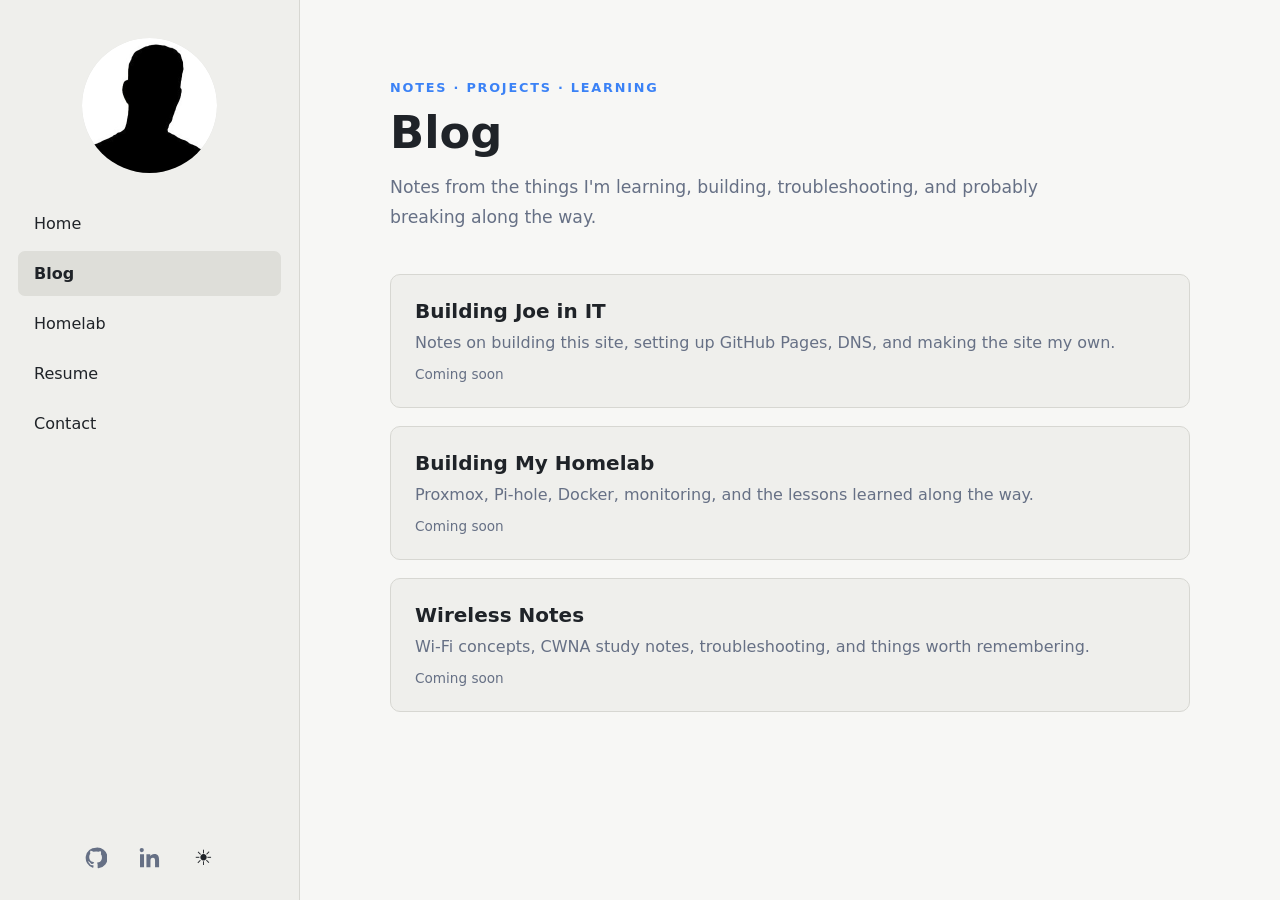
==== blog.html @ edaa2c07 "Add files via upload" ====
<!DOCTYPE html>
<html lang="en">
<head>
  <meta charset="UTF-8">
  <meta name="viewport" content="width=device-width, initial-scale=1.0">
  <title>Blog | Joe in IT</title>
  <link rel="stylesheet" href="./style.css">
</head>
<body>
  <aside class="sidebar">
    <div class="profile"><div class="profile-photo"><img src="headshot.jpg" alt="Joe"></div></div>
    <nav class="sidebar-nav" aria-label="Main navigation">
      <a href="index.html">Home</a>
      <a class="active" href="blog.html" aria-current="page">Blog</a>
      <a href="homelab.html">Homelab</a>
      <a href="resume.html">Resume</a>
      <a href="contact.html">Contact</a>
    </nav>
    <div class="sidebar-footer">
      <a href="https://github.com/joeinit1" target="_blank" rel="noopener noreferrer" aria-label="GitHub" title="GitHub"><svg viewBox="0 0 24 24" aria-hidden="true"><path d="M12 .7a11.3 11.3 0 0 0-3.6 22c.6.1.8-.3.8-.6v-2.2c-3.4.7-4.1-1.5-4.1-1.5-.5-1.4-1.4-1.8-1.4-1.8-1.1-.8.1-.8.1-.8 1.3.1 1.9 1.3 1.9 1.3 1.1 1.9 2.9 1.4 3.6 1 .1-.8.4-1.4.8-1.7-2.7-.3-5.5-1.3-5.5-5.9 0-1.3.5-2.4 1.2-3.2-.1-.3-.5-1.6.1-3.3 0 0 1-.3 3.3 1.2a11 11 0 0 1 6 0C16.2 4.4 17.2 4.7 17.2 4.7c.6 1.7.2 3 .1 3.3.8.8 1.2 1.9 1.2 3.2 0 4.6-2.8 5.6-5.5 5.9.4.4.8 1.1.8 2.2v3.3c0 .3.2.7.8.6A11.3 11.3 0 0 0 12 .7Z"/></svg></a>
      <a href="https://www.linkedin.com/in/joeinit" target="_blank" rel="noopener noreferrer" aria-label="LinkedIn" title="LinkedIn"><svg viewBox="0 0 24 24" aria-hidden="true"><path d="M5.3 3.3A2.3 2.3 0 1 1 .7 3.3a2.3 2.3 0 0 1 4.6 0ZM1.1 8h4.4v14H1.1V8Zm7 0h4.2v1.9h.1c.6-1.1 2-2.3 4.2-2.3 4.5 0 5.3 3 5.3 6.8V22h-4.4v-6.7c0-1.6 0-3.7-2.3-3.7s-2.7 1.8-2.7 3.6V22H8.1V8Z"/></svg></a>
      <button class="theme-toggle" type="button" aria-label="Toggle light and dark mode" title="Toggle theme">☀</button>
    </div>
  </aside>

  <main class="content">
    <section class="page-section">
      <div class="eyebrow">NOTES · PROJECTS · LEARNING</div>
      <h1>Blog</h1>
      <p class="page-intro">Notes from the things I'm learning, building, troubleshooting, and probably breaking along the way.</p>
      <div class="blog-list">
        <article class="blog-card"><h2>Building Joe in IT</h2><p>Notes on building this site, setting up GitHub Pages, DNS, and making the site my own.</p><span>Coming soon</span></article>
        <article class="blog-card"><h2>Building My Homelab</h2><p>Proxmox, Pi-hole, Docker, monitoring, and the lessons learned along the way.</p><span>Coming soon</span></article>
        <article class="blog-card"><h2>Wireless Notes</h2><p>Wi-Fi concepts, CWNA study notes, troubleshooting, and things worth remembering.</p><span>Coming soon</span></article>
      </div>
    </section>
  </main>
  <script src="./script.js"></script>
</body>
</html>
---- style.css ----
:root { --bg:#f7f7f5; --sidebar:#efefec; --text:#1f2328; --muted:#667085; --border:#d7d7d2; --accent:#3b82f6; --active:#deded9; }
body.dark { --bg:#17191d; --sidebar:#202328; --text:#f5f5f5; --muted:#a6adb7; --border:#34383f; --accent:#60a5fa; --active:#2c3036; }
* { box-sizing:border-box; }
html { scroll-behavior:smooth; }
html, body { margin:0; min-height:100%; }
body { font-family:system-ui,-apple-system,BlinkMacSystemFont,"Segoe UI",sans-serif; background:var(--bg); color:var(--text); transition:background .2s ease,color .2s ease; }
a { color:inherit; text-decoration:none; }
.sidebar { position:fixed; inset:0 auto 0 0; z-index:1; width:300px; height:100vh; display:flex; flex-direction:column; padding:28px 18px 22px; background:var(--sidebar); border-right:1px solid var(--border); }
.profile { display:flex; justify-content:center; margin:10px 0 28px; }
.profile-photo { width:135px; height:135px; overflow:hidden; border-radius:50%; background:#d2d2cd; }
.profile-photo img { width:100%; height:100%; display:block; object-fit:cover; }
.sidebar-nav { display:flex; flex-direction:column; gap:5px; }
.sidebar-nav a { padding:13px 16px; border-radius:7px; font-size:1rem; }
.sidebar-nav a:hover, .sidebar-nav a.active { background:var(--active); }
.sidebar-nav a.active { font-weight:600; }
.sidebar-footer { margin-top:auto; display:flex; justify-content:center; align-items:center; gap:14px; padding-top:18px; }
.sidebar-footer a, .theme-toggle { width:40px; height:40px; display:inline-flex; align-items:center; justify-content:center; border-radius:8px; }
.sidebar-footer a { color:var(--muted); }
.sidebar-footer a:hover, .theme-toggle:hover { background:var(--active); color:var(--text); }
.sidebar-footer svg { width:22px; height:22px; fill:currentColor; }
.theme-toggle { border:0; background:transparent; color:var(--text); font-size:1.3rem; cursor:pointer; }
.content { margin-left:300px; min-height:100vh; display:flex; justify-content:center; }
.content-stacked { flex-direction:column; align-items:center; }
.hero, .page-section { width:100%; max-width:900px; padding:90px 50px; }
.eyebrow { margin-bottom:14px; color:var(--accent); font-size:.8rem; font-weight:700; letter-spacing:.14em; }
.hero h1, .page-section h1 { margin:0; font-size:2.8rem; line-height:1.05; }
.hero h2 { margin:16px 0; color:var(--muted); font-size:1.3rem; font-weight:600; }
.hero p { max-width:610px; margin-top:22px; font-size:1.08rem; line-height:1.75; }
.hero-buttons { display:flex; gap:14px; margin-top:32px; }
.button { padding:11px 18px; border-radius:7px; font-weight:600; transition:transform .15s ease,background .15s ease; }
.button:hover { transform:translateY(-1px); }
.button.primary { background:var(--accent); color:#fff; }
.button.secondary { border:1px solid var(--border); }
.page-section { padding-top:80px; padding-bottom:80px; }
.page-intro { max-width:650px; color:var(--muted); font-size:1.08rem; line-height:1.7; }
.lab-grid { display:grid; grid-template-columns:repeat(2,1fr); gap:20px; margin-top:42px; }
.lab-card, .blog-card { padding:24px; border:1px solid var(--border); border-radius:10px; background:var(--sidebar); }
.lab-card h2, .blog-card h2 { margin:0 0 10px; font-size:1.25rem; }
.lab-card p { margin-bottom:0; color:var(--muted); }
.blog-list { display:flex; flex-direction:column; gap:18px; margin-top:42px; }
.blog-card { transition:transform .15s ease,border-color .15s ease; }
.blog-card:hover { transform:translateY(-2px); border-color:var(--accent); }
.blog-card p { margin:0 0 12px; color:var(--muted); }
.blog-card span { font-size:.85rem; color:var(--muted); }
.resume-grid { display:grid; gap:22px; margin-top:42px; }
.resume-block { padding:26px; border:1px solid var(--border); border-radius:10px; background:var(--sidebar); }
.resume-block h2 { margin:0 0 18px; font-size:1.25rem; }
.resume-block p { color:var(--muted); line-height:1.7; }
.clean-list, .detail-list { margin:0; padding:0; list-style:none; }
.clean-list { display:grid; gap:18px; }
.clean-list li { display:flex; flex-direction:column; gap:5px; }
.clean-list span { color:var(--muted); line-height:1.55; }
.detail-list { display:flex; flex-wrap:wrap; gap:9px; margin-top:18px; }
.detail-list li, .tag-list span { padding:7px 11px; border:1px solid var(--border); border-radius:999px; color:var(--muted); font-size:.9rem; }
.tag-list { display:flex; flex-wrap:wrap; gap:9px; }
.resume-cta .button { display:inline-block; margin-top:8px; }
.contact-list { display:grid; grid-template-columns:repeat(2,1fr); gap:20px; margin-top:42px; }
.contact-card { display:flex; flex-direction:column; gap:9px; min-height:190px; padding:26px; border:1px solid var(--border); border-radius:10px; background:var(--sidebar); transition:transform .15s ease,border-color .15s ease; }
.contact-card:hover { transform:translateY(-2px); border-color:var(--accent); }
.contact-card strong { font-size:1.25rem; }
.contact-card > span:last-child { margin-top:auto; color:var(--muted); line-height:1.5; }
.contact-label { color:var(--accent); font-size:.8rem; font-weight:700; letter-spacing:.12em; text-transform:uppercase; }
@media (max-width:850px) {
  .sidebar { position:static; width:100%; height:auto; border-right:0; border-bottom:1px solid var(--border); }
  .profile { margin-bottom:18px; } .profile-photo { width:95px; height:95px; }
  .sidebar-footer { margin-top:20px; } .content { margin-left:0; }
  .hero, .page-section { padding:55px 25px; }
  .hero h1, .page-section h1 { font-size:2.8rem; }
  .hero-buttons { flex-wrap:wrap; }
}
@media (max-width:700px) { .lab-grid, .contact-list { grid-template-columns:1fr; } }
@media (prefers-reduced-motion:reduce) { html { scroll-behavior:auto; } *, *::before, *::after { transition:none!important; } }
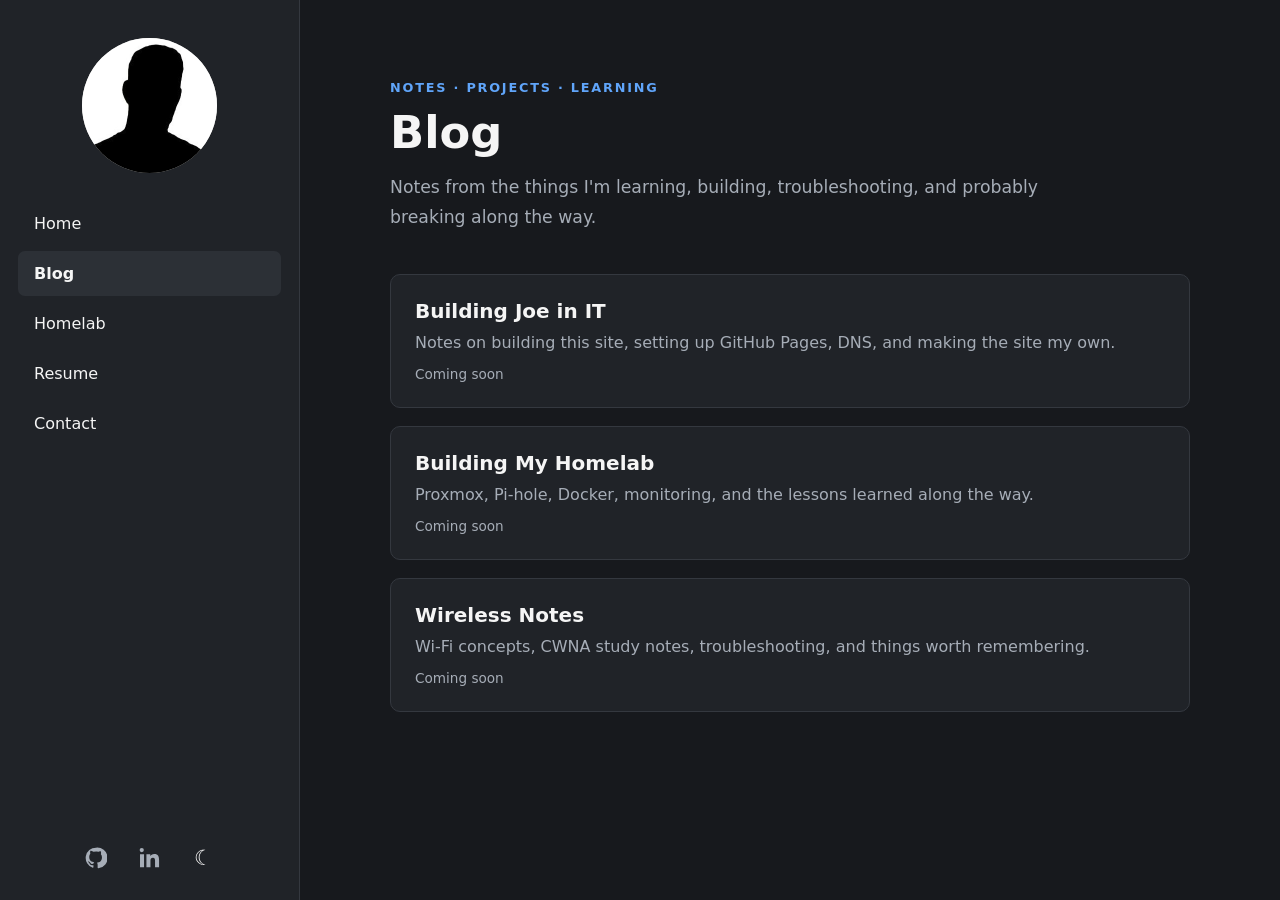
==== commit d2ccf2b3: "Add files via upload" ====
--- a/blog.html
+++ b/blog.html
@@ -4,7 +4,7 @@
   <meta charset="UTF-8">
   <meta name="viewport" content="width=device-width, initial-scale=1.0">
   <title>Blog | Joe in IT</title>
-  <link rel="stylesheet" href="./style.css">
+  <link rel="stylesheet" href="./style.css?v=4">
 </head>
 <body>
   <aside class="sidebar">
@@ -35,6 +35,6 @@
       </div>
     </section>
   </main>
-  <script src="./script.js"></script>
+  <script src="./script.js?v=4"></script>
 </body>
 </html>
--- a/style.css
+++ b/style.css
@@ -54,12 +54,18 @@
 .detail-list li, .tag-list span { padding:7px 11px; border:1px solid var(--border); border-radius:999px; color:var(--muted); font-size:.9rem; }
 .tag-list { display:flex; flex-wrap:wrap; gap:9px; }
 .resume-cta .button { display:inline-block; margin-top:8px; }
-.contact-list { display:grid; grid-template-columns:repeat(2,1fr); gap:20px; margin-top:42px; }
-.contact-card { display:flex; flex-direction:column; gap:9px; min-height:190px; padding:26px; border:1px solid var(--border); border-radius:10px; background:var(--sidebar); transition:transform .15s ease,border-color .15s ease; }
-.contact-card:hover { transform:translateY(-2px); border-color:var(--accent); }
-.contact-card strong { font-size:1.25rem; }
-.contact-card > span:last-child { margin-top:auto; color:var(--muted); line-height:1.5; }
-.contact-label { color:var(--accent); font-size:.8rem; font-weight:700; letter-spacing:.12em; text-transform:uppercase; }
+.contact-form { max-width:700px; margin-top:42px; }
+.form-row { display:grid; grid-template-columns:repeat(2,1fr); gap:18px; }
+.form-field { display:flex; flex-direction:column; gap:8px; margin-bottom:20px; }
+.form-field label { font-size:.92rem; font-weight:650; }
+.form-field input, .form-field textarea { width:100%; border:1px solid var(--border); border-radius:8px; padding:12px 14px; background:var(--sidebar); color:var(--text); font:inherit; outline:none; transition:border-color .15s ease,box-shadow .15s ease; }
+.form-field textarea { min-height:180px; resize:vertical; line-height:1.55; }
+.form-field input:focus, .form-field textarea:focus { border-color:var(--accent); box-shadow:0 0 0 3px color-mix(in srgb,var(--accent) 18%,transparent); }
+.form-honeypot { position:absolute; left:-10000px; width:1px; height:1px; overflow:hidden; }
+.form-submit { border:0; font:inherit; cursor:pointer; }
+.form-status { min-height:1.5em; margin:14px 0 0; color:var(--muted); font-size:.92rem; }
+.contact-alternative { margin-top:30px; color:var(--muted); }
+.contact-alternative a { color:var(--accent); font-weight:600; }
 @media (max-width:850px) {
   .sidebar { position:static; width:100%; height:auto; border-right:0; border-bottom:1px solid var(--border); }
   .profile { margin-bottom:18px; } .profile-photo { width:95px; height:95px; }
@@ -68,5 +74,5 @@
   .hero h1, .page-section h1 { font-size:2.8rem; }
   .hero-buttons { flex-wrap:wrap; }
 }
-@media (max-width:700px) { .lab-grid, .contact-list { grid-template-columns:1fr; } }
+@media (max-width:700px) { .lab-grid, .form-row { grid-template-columns:1fr; } }
 @media (prefers-reduced-motion:reduce) { html { scroll-behavior:auto; } *, *::before, *::after { transition:none!important; } }
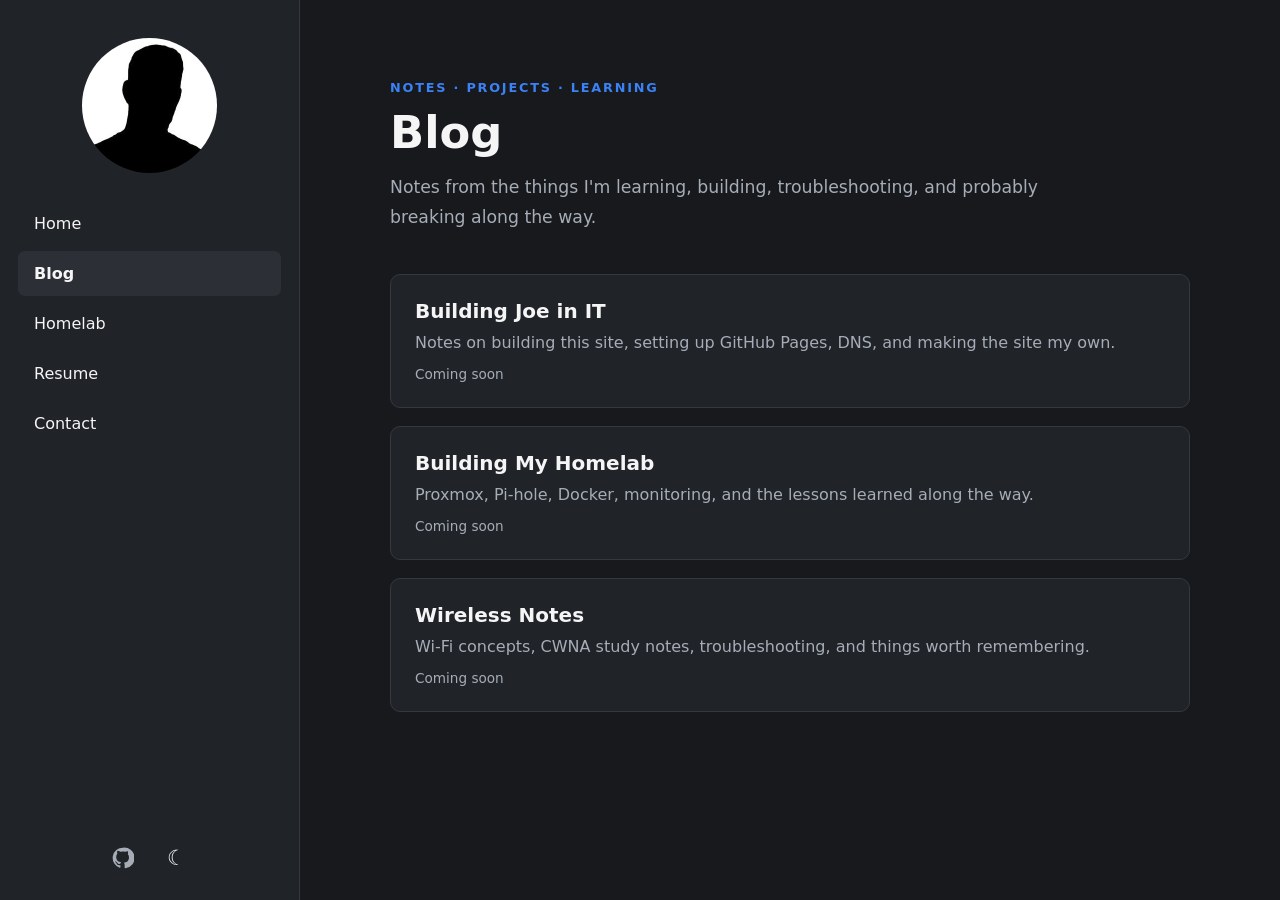
==== commit 98281118: "Remove LinkedIn link from blog sidebar Removed LinkedIn link from the sidebar." ====
--- a/blog.html
+++ b/blog.html
@@ -18,7 +18,6 @@
     </nav>
     <div class="sidebar-footer">
       <a href="https://github.com/joeinit1" target="_blank" rel="noopener noreferrer" aria-label="GitHub" title="GitHub"><svg viewBox="0 0 24 24" aria-hidden="true"><path d="M12 .7a11.3 11.3 0 0 0-3.6 22c.6.1.8-.3.8-.6v-2.2c-3.4.7-4.1-1.5-4.1-1.5-.5-1.4-1.4-1.8-1.4-1.8-1.1-.8.1-.8.1-.8 1.3.1 1.9 1.3 1.9 1.3 1.1 1.9 2.9 1.4 3.6 1 .1-.8.4-1.4.8-1.7-2.7-.3-5.5-1.3-5.5-5.9 0-1.3.5-2.4 1.2-3.2-.1-.3-.5-1.6.1-3.3 0 0 1-.3 3.3 1.2a11 11 0 0 1 6 0C16.2 4.4 17.2 4.7 17.2 4.7c.6 1.7.2 3 .1 3.3.8.8 1.2 1.9 1.2 3.2 0 4.6-2.8 5.6-5.5 5.9.4.4.8 1.1.8 2.2v3.3c0 .3.2.7.8.6A11.3 11.3 0 0 0 12 .7Z"/></svg></a>
-      <a href="https://www.linkedin.com/in/joeinit" target="_blank" rel="noopener noreferrer" aria-label="LinkedIn" title="LinkedIn"><svg viewBox="0 0 24 24" aria-hidden="true"><path d="M5.3 3.3A2.3 2.3 0 1 1 .7 3.3a2.3 2.3 0 0 1 4.6 0ZM1.1 8h4.4v14H1.1V8Zm7 0h4.2v1.9h.1c.6-1.1 2-2.3 4.2-2.3 4.5 0 5.3 3 5.3 6.8V22h-4.4v-6.7c0-1.6 0-3.7-2.3-3.7s-2.7 1.8-2.7 3.6V22H8.1V8Z"/></svg></a>
       <button class="theme-toggle" type="button" aria-label="Toggle light and dark mode" title="Toggle theme">☀</button>
     </div>
   </aside>
--- a/style.css
+++ b/style.css
@@ -1,59 +1,73 @@
 :root { --bg:#f7f7f5; --sidebar:#efefec; --text:#1f2328; --muted:#667085; --border:#d7d7d2; --accent:#3b82f6; --active:#deded9; }
-body.dark { --bg:#17191d; --sidebar:#202328; --text:#f5f5f5; --muted:#a6adb7; --border:#34383f; --accent:#60a5fa; --active:#2c3036; }
+body.dark { --bg:#17191d; --sidebar:#202328; --text:#f5f5f5; --muted:#a6adb7; --border:#34383f; --accent:#3b82f6; --active:#2c3036; }
+
 * { box-sizing:border-box; }
-html { scroll-behavior:smooth; }
+html { scroll-behavior:smooth; background:#17191d; color-scheme:light dark; }
 html, body { margin:0; min-height:100%; }
 body { font-family:system-ui,-apple-system,BlinkMacSystemFont,"Segoe UI",sans-serif; background:var(--bg); color:var(--text); transition:background .2s ease,color .2s ease; }
 a { color:inherit; text-decoration:none; }
+
 .sidebar { position:fixed; inset:0 auto 0 0; z-index:1; width:300px; height:100vh; display:flex; flex-direction:column; padding:28px 18px 22px; background:var(--sidebar); border-right:1px solid var(--border); }
 .profile { display:flex; justify-content:center; margin:10px 0 28px; }
 .profile-photo { width:135px; height:135px; overflow:hidden; border-radius:50%; background:#d2d2cd; }
 .profile-photo img { width:100%; height:100%; display:block; object-fit:cover; }
+
 .sidebar-nav { display:flex; flex-direction:column; gap:5px; }
 .sidebar-nav a { padding:13px 16px; border-radius:7px; font-size:1rem; }
 .sidebar-nav a:hover, .sidebar-nav a.active { background:var(--active); }
 .sidebar-nav a.active { font-weight:600; }
+
 .sidebar-footer { margin-top:auto; display:flex; justify-content:center; align-items:center; gap:14px; padding-top:18px; }
 .sidebar-footer a, .theme-toggle { width:40px; height:40px; display:inline-flex; align-items:center; justify-content:center; border-radius:8px; }
 .sidebar-footer a { color:var(--muted); }
 .sidebar-footer a:hover, .theme-toggle:hover { background:var(--active); color:var(--text); }
 .sidebar-footer svg { width:22px; height:22px; fill:currentColor; }
 .theme-toggle { border:0; background:transparent; color:var(--text); font-size:1.3rem; cursor:pointer; }
-.content { margin-left:300px; min-height:100vh; display:flex; justify-content:center; }
+
+.content { margin-left:300px; min-height:100vh; display:flex; justify-content:center; background:var(--bg); }
 .content-stacked { flex-direction:column; align-items:center; }
+
 .hero, .page-section { width:100%; max-width:900px; padding:90px 50px; }
 .eyebrow { margin-bottom:14px; color:var(--accent); font-size:.8rem; font-weight:700; letter-spacing:.14em; }
 .hero h1, .page-section h1 { margin:0; font-size:2.8rem; line-height:1.05; }
 .hero h2 { margin:16px 0; color:var(--muted); font-size:1.3rem; font-weight:600; }
 .hero p { max-width:610px; margin-top:22px; font-size:1.08rem; line-height:1.75; }
 .hero-buttons { display:flex; gap:14px; margin-top:32px; }
+
 .button { padding:11px 18px; border-radius:7px; font-weight:600; transition:transform .15s ease,background .15s ease; }
 .button:hover { transform:translateY(-1px); }
 .button.primary { background:var(--accent); color:#fff; }
 .button.secondary { border:1px solid var(--border); }
+
 .page-section { padding-top:80px; padding-bottom:80px; }
 .page-intro { max-width:650px; color:var(--muted); font-size:1.08rem; line-height:1.7; }
+
 .lab-grid { display:grid; grid-template-columns:repeat(2,1fr); gap:20px; margin-top:42px; }
 .lab-card, .blog-card { padding:24px; border:1px solid var(--border); border-radius:10px; background:var(--sidebar); }
 .lab-card h2, .blog-card h2 { margin:0 0 10px; font-size:1.25rem; }
 .lab-card p { margin-bottom:0; color:var(--muted); }
+
 .blog-list { display:flex; flex-direction:column; gap:18px; margin-top:42px; }
 .blog-card { transition:transform .15s ease,border-color .15s ease; }
 .blog-card:hover { transform:translateY(-2px); border-color:var(--accent); }
 .blog-card p { margin:0 0 12px; color:var(--muted); }
 .blog-card span { font-size:.85rem; color:var(--muted); }
+
 .resume-grid { display:grid; gap:22px; margin-top:42px; }
 .resume-block { padding:26px; border:1px solid var(--border); border-radius:10px; background:var(--sidebar); }
 .resume-block h2 { margin:0 0 18px; font-size:1.25rem; }
 .resume-block p { color:var(--muted); line-height:1.7; }
+
 .clean-list, .detail-list { margin:0; padding:0; list-style:none; }
 .clean-list { display:grid; gap:18px; }
 .clean-list li { display:flex; flex-direction:column; gap:5px; }
 .clean-list span { color:var(--muted); line-height:1.55; }
+
 .detail-list { display:flex; flex-wrap:wrap; gap:9px; margin-top:18px; }
 .detail-list li, .tag-list span { padding:7px 11px; border:1px solid var(--border); border-radius:999px; color:var(--muted); font-size:.9rem; }
 .tag-list { display:flex; flex-wrap:wrap; gap:9px; }
 .resume-cta .button { display:inline-block; margin-top:8px; }
+
 .contact-form { max-width:700px; margin-top:42px; }
 .form-row { display:grid; grid-template-columns:repeat(2,1fr); gap:18px; }
 .form-field { display:flex; flex-direction:column; gap:8px; margin-bottom:20px; }
@@ -61,18 +75,29 @@
 .form-field input, .form-field textarea { width:100%; border:1px solid var(--border); border-radius:8px; padding:12px 14px; background:var(--sidebar); color:var(--text); font:inherit; outline:none; transition:border-color .15s ease,box-shadow .15s ease; }
 .form-field textarea { min-height:180px; resize:vertical; line-height:1.55; }
 .form-field input:focus, .form-field textarea:focus { border-color:var(--accent); box-shadow:0 0 0 3px color-mix(in srgb,var(--accent) 18%,transparent); }
+
 .form-honeypot { position:absolute; left:-10000px; width:1px; height:1px; overflow:hidden; }
 .form-submit { border:0; font:inherit; cursor:pointer; }
 .form-status { min-height:1.5em; margin:14px 0 0; color:var(--muted); font-size:.92rem; }
 .contact-alternative { margin-top:30px; color:var(--muted); }
 .contact-alternative a { color:var(--accent); font-weight:600; }
+
 @media (max-width:850px) {
   .sidebar { position:static; width:100%; height:auto; border-right:0; border-bottom:1px solid var(--border); }
-  .profile { margin-bottom:18px; } .profile-photo { width:95px; height:95px; }
-  .sidebar-footer { margin-top:20px; } .content { margin-left:0; }
+  .profile { margin-bottom:18px; }
+  .profile-photo { width:95px; height:95px; }
+  .sidebar-footer { margin-top:20px; }
+  .content { margin-left:0; }
   .hero, .page-section { padding:55px 25px; }
   .hero h1, .page-section h1 { font-size:2.8rem; }
   .hero-buttons { flex-wrap:wrap; }
 }
-@media (max-width:700px) { .lab-grid, .form-row { grid-template-columns:1fr; } }
-@media (prefers-reduced-motion:reduce) { html { scroll-behavior:auto; } *, *::before, *::after { transition:none!important; } }
+
+@media (max-width:700px) {
+  .lab-grid, .form-row { grid-template-columns:1fr; }
+}
+
+@media (prefers-reduced-motion:reduce) {
+  html { scroll-behavior:auto; }
+  *, *::before, *::after { transition:none!important; }
+}
